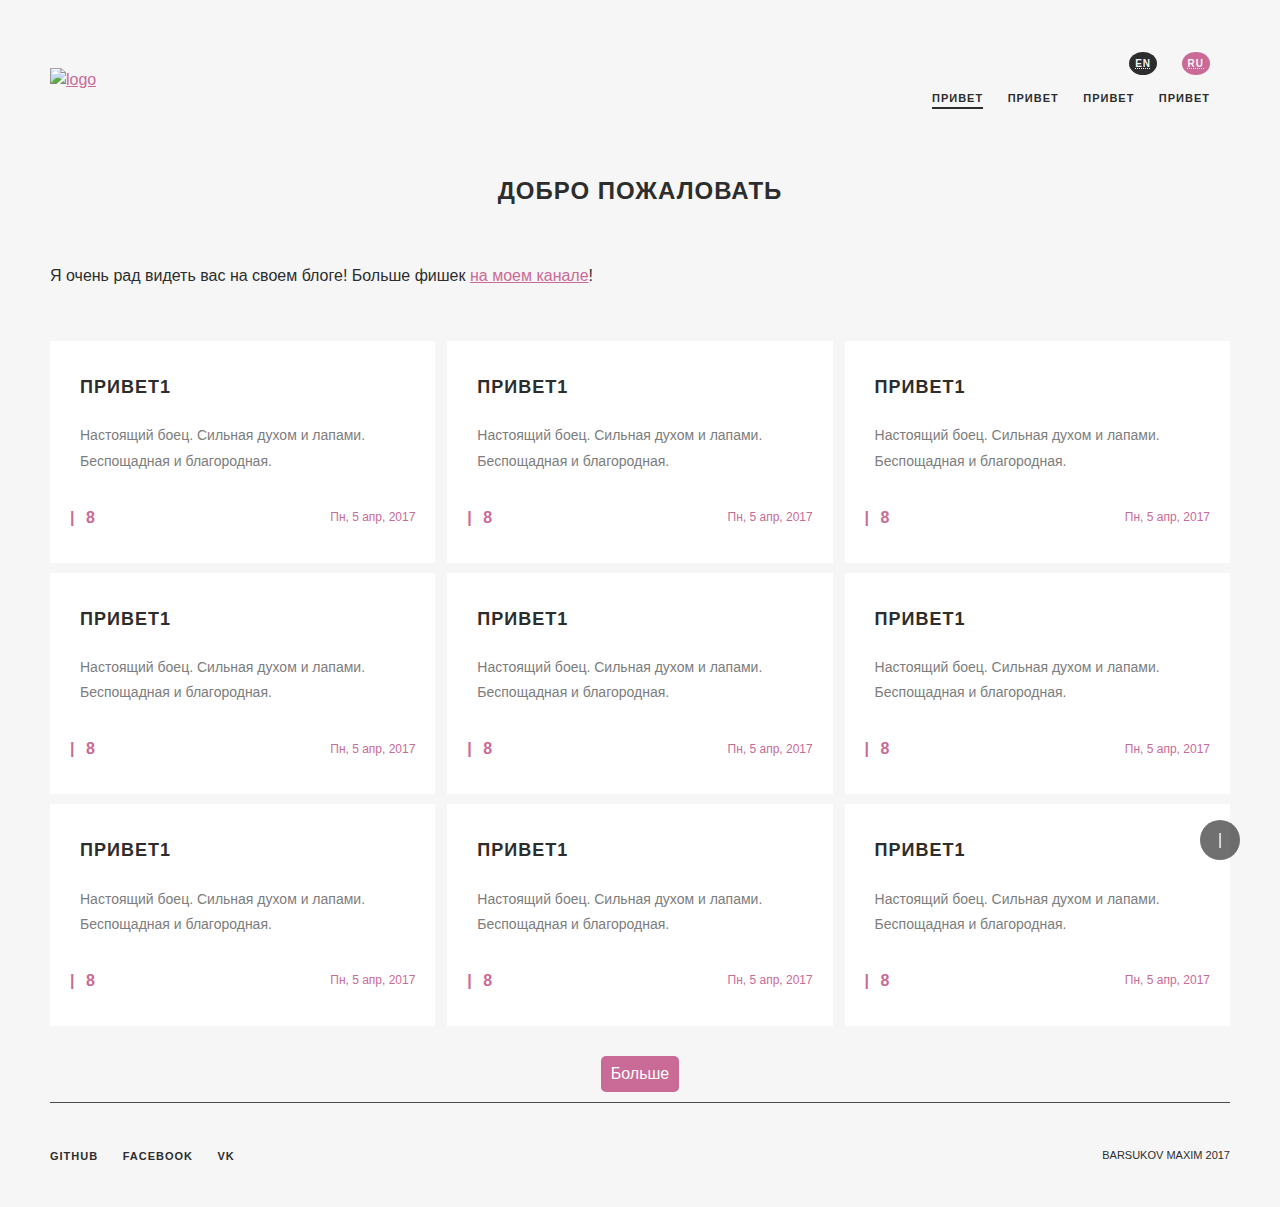
==== index.html @ c1f9c66d "основа главное страницы" ====
<!DOCTYPE html>
<html lang="ru">
  <head>
    <meta charset="utf-8">
    <title></title>
    <link rel="stylesheet" href="css/normalize.css">
    <link rel="stylesheet" href="css/style.css">
  </head>
  <body>
    <div class="container">
      <header>
        <a href="#">
        <img src="" alt="logo" width="110" height="36"></a>
          <div>
            <nav id="languange">
              <ul>
                <li><a href="index.html?language=en" hreflang="English"><abbr title="English" lang="en">en</abbr></a></li>
                <li class="active"><a href="index.html" hreflang="English"><abbr title="Russian" lang="ru">ru</abbr></a></li>
              </ul>
            </nav>
            <nav role="navigation">
              <ul>
                <li><a href="#" class="active">привет</a></li>
                <li><a href="#">привет</a></li>
                <li><a href="#">привет</a></li>
                <li><a href="#">привет</a></li>
              </ul>
            </nav>
          </div>

      </header>
      <main role="main">
        <h1>Добро пожаловать</h1>
        <p>Я очень рад видеть вас на своем блоге!
        Больше фишек <a href="https://www.youtube.com/channel/UCSsg9NLCse2XQCIRgfmJu3Q" target="_blank">на моем канале</a>!</p>
        <div class="article-holder">
          <article>
            <a href="#"><img src="" alt="">
            <div class="details">
              <h2>привет1</h2>
              <p>Настоящий боец. Сильная духом и лапами. Беспощадная и благородная.</p>
            </div>
            <div class="secondary">
              <span class="views">8</span>
              <span class="date">Пн, 5 апр, 2017</span>
            </div>
            </a>
          </article>
          <article>
            <a href="#"><img src="" alt="">
            <div class="details">
              <h2>привет1</h2>
              <p>Настоящий боец. Сильная духом и лапами. Беспощадная и благородная.</p>
            </div>
            <div class="secondary">
              <span class="views">8</span>
              <span class="date">Пн, 5 апр, 2017</span>
            </div>
            </a>
          </article>
          <article>
            <a href="#"><img src="" alt="">
            <div class="details">
              <h2>привет1</h2>
              <p>Настоящий боец. Сильная духом и лапами. Беспощадная и благородная.</p>
            </div>
            <div class="secondary">
              <span class="views">8</span>
              <span class="date">Пн, 5 апр, 2017</span>
            </div>
            </a>
          </article>
          <article>
            <a href="#"><img src="" alt="">
            <div class="details">
              <h2>привет1</h2>
              <p>Настоящий боец. Сильная духом и лапами. Беспощадная и благородная.</p>
            </div>
            <div class="secondary">
              <span class="views">8</span>
              <span class="date">Пн, 5 апр, 2017</span>
            </div>
            </a>
          </article>
          <article>
            <a href="#"><img src="" alt="">
            <div class="details">
              <h2>привет1</h2>
              <p>Настоящий боец. Сильная духом и лапами. Беспощадная и благородная.</p>
            </div>
            <div class="secondary">
              <span class="views">8</span>
              <span class="date">Пн, 5 апр, 2017</span>
            </div>
            </a>
          </article>
          <article>
            <a href="#"><img src="" alt="">
            <div class="details">
              <h2>привет1</h2>
              <p>Настоящий боец. Сильная духом и лапами. Беспощадная и благородная.</p>
            </div>
            <div class="secondary">
              <span class="views">8</span>
              <span class="date">Пн, 5 апр, 2017</span>
            </div>
            </a>
          </article>
          <article>
            <a href="#"><img src="" alt="">
            <div class="details">
              <h2>привет1</h2>
              <p>Настоящий боец. Сильная духом и лапами. Беспощадная и благородная.</p>
            </div>
            <div class="secondary">
              <span class="views">8</span>
              <span class="date">Пн, 5 апр, 2017</span>
            </div>
            </a>
          </article>
          <article>
            <a href="#"><img src="" alt="">
            <div class="details">
              <h2>привет1</h2>
              <p>Настоящий боец. Сильная духом и лапами. Беспощадная и благородная.</p>
            </div>
            <div class="secondary">
              <span class="views">8</span>
              <span class="date">Пн, 5 апр, 2017</span>
            </div>
            </a>
          </article>
          <article>
            <a href="#"><img src="" alt="">
            <div class="details">
              <h2>привет1</h2>
              <p>Настоящий боец. Сильная духом и лапами. Беспощадная и благородная.</p>
            </div>
            <div class="secondary">
              <span class="views">8</span>
              <span class="date">Пн, 5 апр, 2017</span>
            </div>
            </a>
          </article>
        </div>
        <div class="more">
          Больше
        </div>
      </main>
      <footer>
        <ul>
          <li><a href="#">Github</a></li>
          <li><a href="#">Facebook</a></li>
          <li><a href="#">VK</a></li>
        </ul>
        <small>Barsukov Maxim 2017</small>
      </footer>
      <div class="scrolltop">

      </div>
    </div>
  </body>
</html>
---- css/style.css ----
html, body, div, span, object, iframe,
h1, h2, h3, h4, h5, h6, p, blockquote, pre,
abbr, address, cite, code,
del, dfn, em, img, ins, kbd, q, samp,
small, strong, sub, sup, var,
b, i,
dl, dt, dd, ol, ul, li,
fieldset, form, label, legend,
table, caption, tbody, tfoot, thead, tr, th, td,
article, aside, canvas, details, figcaption, figure,
footer, header, menu, nav, section, summary,
time, mark, audio, video {
  margin: 0;
  padding: 0;
  border: 0;
  outline: 0;
  font-size: 100%;
  background: transparent; }

body {
  line-height: 1; }

article, aside, details, figcaption, figure,
footer, header, menu, nav, section {
  display: block; }

nav ul {
  list-style: none; }

blockquote, q {
  quotes: none; }

blockquote:before, blockquote:after,
q:before, q:after {
  content: ''; }

a {
  margin: 0;
  padding: 0;
  font-size: 100%;
  vertical-align: baseline;
  background: transparent; }

body,
html {
  padding: 0;
  margin: 0;
  height: 100%; }

body {
  background-color: #f6f6f6;
  color: #2d2d2d;
  font-family: 'Arial', 'Helvetica';
  font-size: 16px;
  line-height: 1.5; }

h1 {
  font-size: 24px; }

h2 {
  font-size: 22px; }

h3 {
  font-size: 20px; }

h4, h5, h6 {
  font-size: 18px; }

a {
  color: #ca6a96; }

a:hover {
  color: #e889b4; }

header, footer, main {
  width: 100%; }

.container {
  width: 100%;
  height: 100%;
  margin: 0 auto;
  max-width: 1200px;
  padding: 0 10px;
  box-sizing: border-box;
  display: flex;
  flex-direction: column; }

header {
  padding: 50px 0 30px;
  display: flex;
  flex-grow: 0;
  flex-direction: row;
  justify-content: space-between;
  align-items: center; }
  header ul li {
    display: inline-block;
    margin: 0 20px 0 0;
    text-transform: uppercase;
    font-weight: 600;
    font-size: 11px;
    letter-spacing: 1px; }
  header ul a {
    color: #2d2d2d;
    text-decoration: none;
    display: inline-block;
    border-bottom: 2px solid transparent;
    transition: .2s; }
  header ul a:hover,
  header ul a.active {
    color: #2d2d2d;
    border-bottom: 2px solid #2d2d2d;
    transition: .2s; }
  header nav#languange {
    margin: 0 0 10px;
    display: flex;
    flex-direction: row-reverse; }
    header nav#languange ul li {
      background-color: #2d2d2d;
      color: #f6f6f6;
      padding: 4px 6px;
      border-radius: 50%;
      transition: .2s;
      font-size: 10px;
      text-decoration: none; }
      header nav#languange ul li:hover, header nav#languange ul li.active {
        background-color: #ca6a96;
        transition: .2s; }
      header nav#languange ul li a {
        color: #f6f6f6;
        border-bottom: none;
        cursor: pointer; }

.menu {
  display: flex;
  flex-direction: row-reverse; }

main {
  flex-grow: 1;
  line-height: 1.8; }
  main h1, main h2, main h3, main h4 {
    text-transform: uppercase;
    letter-spacing: 1px;
    color: #2d2d2d;
    margin: 0 0 20px 0; }
  main h1 {
    text-align: center;
    margin: 30px 0 50px; }
  main .article-holder {
    display: flex;
    flex-flow: row wrap;
    justify-content: space-between;
    padding: 10px 0;
    margin: 30px 0 0 0; }
    main .article-holder article {
      background-color: #fff;
      margin: 10px 0 0 0;
      flex-basis: calc(33% - 4px); }
      main .article-holder article a {
        text-decoration: none;
        display: flex;
        flex-direction: column;
        height: 100%; }
      main .article-holder article .details {
        padding: 30px;
        box-sizing: border-box;
        font-size: 14px;
        color: #7d7d7d;
        flex-grow: 1; }
      main .article-holder article h2 {
        font-weight: 400px;
        font-size: 18px;
        color: #2d2d2d; }
      main .article-holder article img {
        width: 100%;
        height: auto;
        opacity: 1s;
        transition: .3s; }
      main .article-holder article:hover img {
        opacity: .75;
        transition: .3s; }
      main .article-holder article .secondary {
        display: flex;
        flex-direction: row;
        align-items: center;
        justify-content: space-between;
        padding: 0 20px 30px;
        box-sizing: border-box;
        font-size: 12px; }
        main .article-holder article .secondary .views {
          font-size: 16px;
          font-weight: 600;
          display: block;
          position: relative;
          padding: 0 0 0 16px; }
          main .article-holder article .secondary .views:after {
            display: block;
            position: absolute;
            content: '|';
            top: 0;
            left: 0; }
  main .more {
    margin: 20px auto 10px;
    background-color: #ca6a96;
    color: #fff;
    border-radius: 5px;
    padding: 4px 10px;
    transition: .2s;
    cursor: pointer;
    display: table; }
    main .more:hover {
      background-color: #e889b4;
      transition: .2s; }

footer {
  flex-grow: 0;
  display: flex;
  align-items: center;
  justify-content: space-between;
  padding: 40px 0;
  border-top: 1px solid #4d4d4d; }
  footer ul li {
    display: inline-block;
    margin: 0 20px 0 0;
    text-transform: uppercase;
    font-weight: 600;
    font-size: 11px;
    letter-spacing: 1px; }
  footer ul a {
    color: #2d2d2d;
    text-decoration: none;
    display: inline-block;
    border-bottom: 2px solid transparent;
    transition: .2s; }
    footer ul a:hover, footer ul a.active {
      color: #2d2d2d;
      border-bottom: 2px solid #2d2d2d;
      transition: .2s; }
  footer small {
    font-size: 11px;
    text-align: center;
    text-transform: uppercase; }

.scrolltop {
  position: fixed;
  bottom: 40px;
  right: 40px;
  width: 40px;
  height: 40px;
  border-radius: 50%;
  background-color: rgba(0, 0, 0, 0.75);
  opacity: .75;
  cursor: pointer;
  transition: .3s; }
  .scrolltop:hover {
    opacity: 1;
    transition: .3s; }
  .scrolltop:after {
    content: "|";
    width: 100%;
    text-align: center;
    line-height: 40px;
    position: absolute;
    top: 0;
    left: 0;
    color: #ffffff; }

/*# sourceMappingURL=style.css.map */
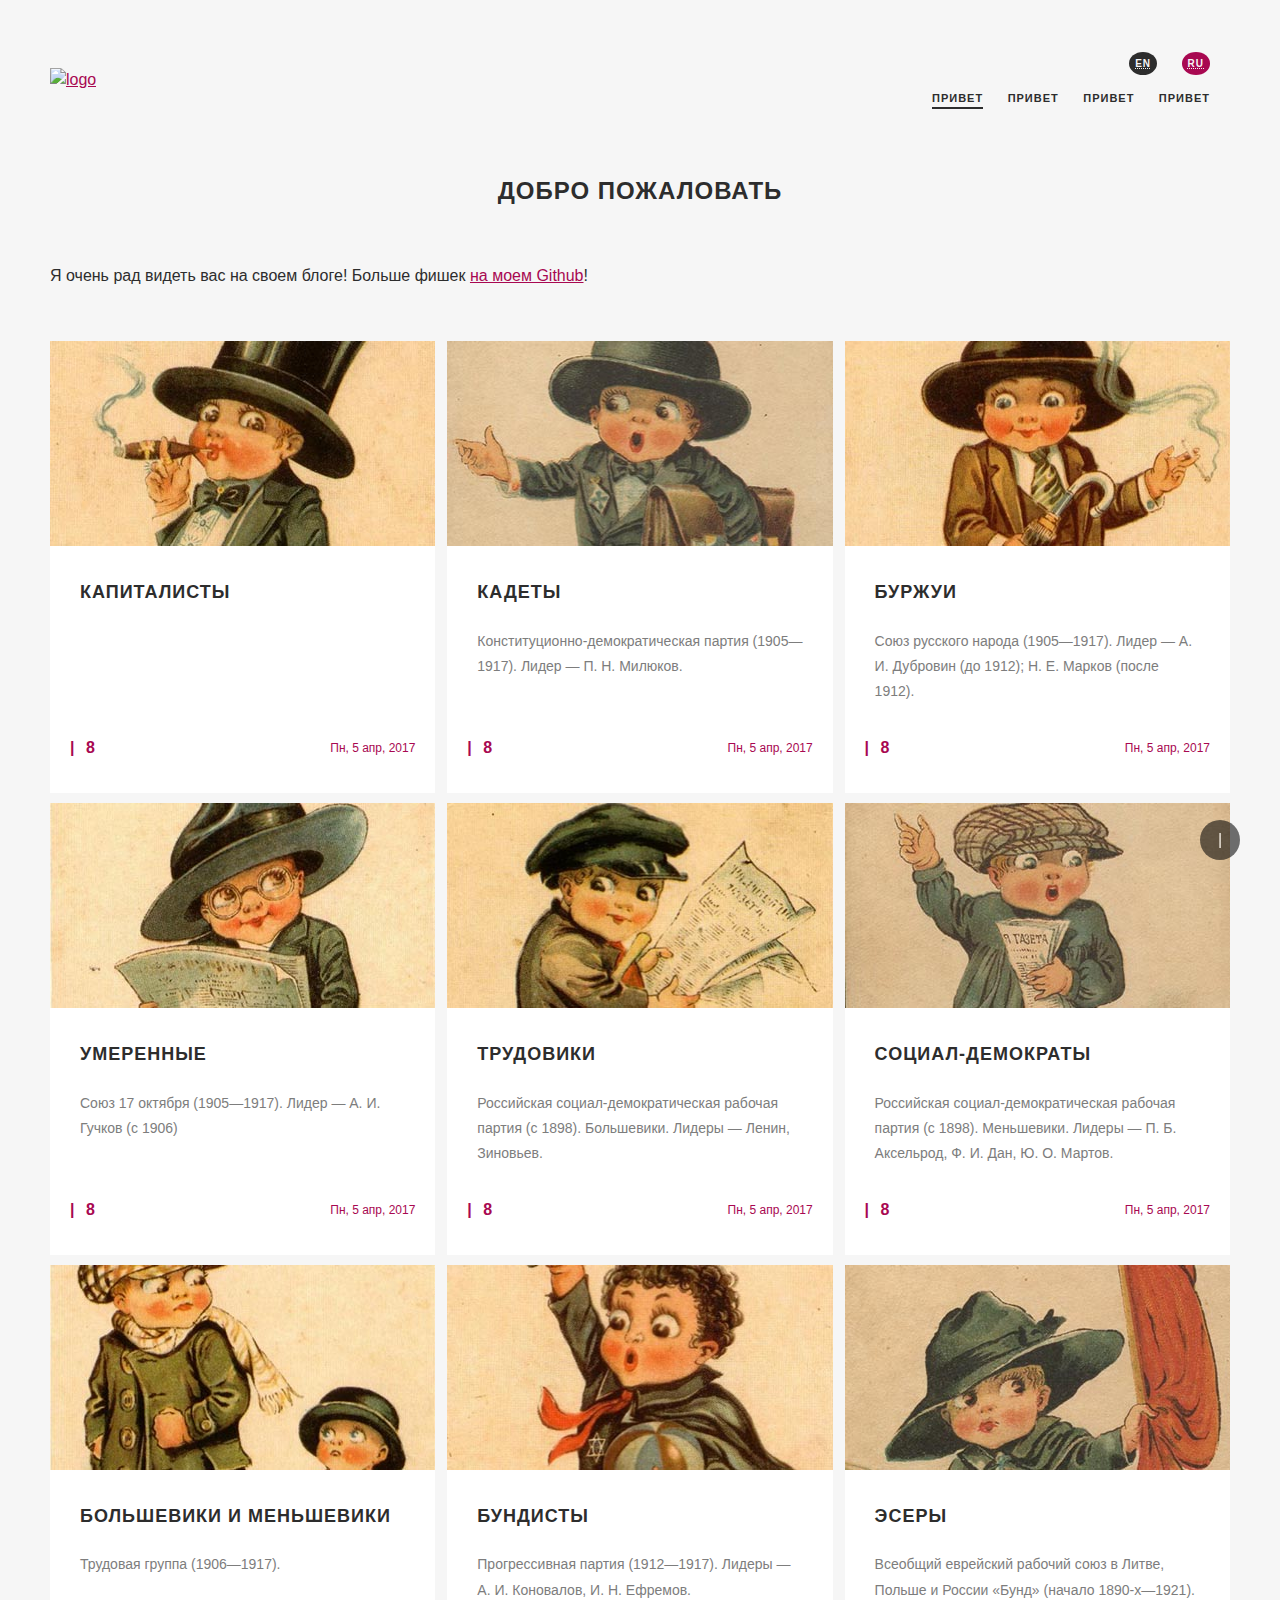
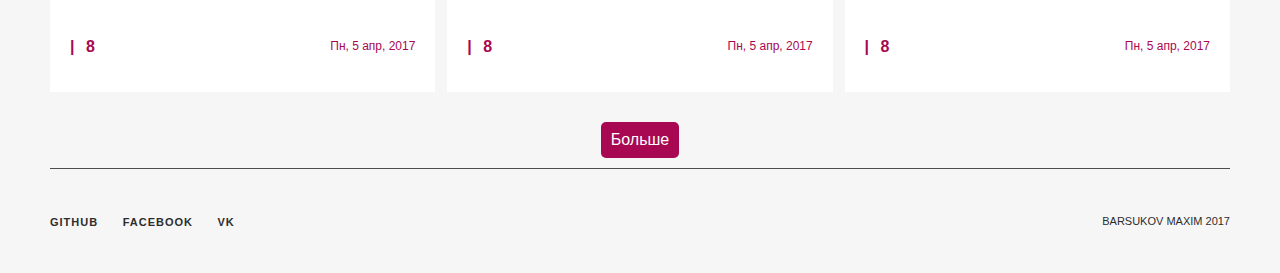
==== commit c8b5000c: "добавил картинки для превью-статей" ====
--- a/index.html
+++ b/index.html
@@ -32,13 +32,13 @@
       <main role="main">
         <h1>Добро пожаловать</h1>
         <p>Я очень рад видеть вас на своем блоге!
-        Больше фишек <a href="https://www.youtube.com/channel/UCSsg9NLCse2XQCIRgfmJu3Q" target="_blank">на моем канале</a>!</p>
+        Больше фишек <a href="https://github.com/barmax" target="_blank">на моем Github</a>!</p>
         <div class="article-holder">
           <article>
-            <a href="#"><img src="" alt="">
+            <a href="#"><img src="img/slide/capital-slide.jpg" alt="капиталисты" width="385" height="205">
             <div class="details">
-              <h2>привет1</h2>
-              <p>Настоящий боец. Сильная духом и лапами. Беспощадная и благородная.</p>
+              <h2>Капиталисты</h2>
+              <p></p>
             </div>
             <div class="secondary">
               <span class="views">8</span>
@@ -47,10 +47,10 @@
             </a>
           </article>
           <article>
-            <a href="#"><img src="" alt="">
+            <a href="#"><img src="img/slide/kadet-slide.jpg" alt="кадеты" width="385" height="205">
             <div class="details">
-              <h2>привет1</h2>
-              <p>Настоящий боец. Сильная духом и лапами. Беспощадная и благородная.</p>
+              <h2>Кадеты</h2>
+              <p>Конституционно-демократическая партия (1905—1917). Лидер — П. Н. Милюков.</p>
             </div>
             <div class="secondary">
               <span class="views">8</span>
@@ -59,10 +59,10 @@
             </a>
           </article>
           <article>
-            <a href="#"><img src="" alt="">
+            <a href="#"><img src="img/slide/richman-slide.jpg" alt="буржуи" width="385" height="205">
             <div class="details">
-              <h2>привет1</h2>
-              <p>Настоящий боец. Сильная духом и лапами. Беспощадная и благородная.</p>
+              <h2>Буржуи</h2>
+              <p>Союз русского народа (1905—1917). Лидер — А. И. Дубровин (до 1912); Н. Е. Марков (после 1912).</p>
             </div>
             <div class="secondary">
               <span class="views">8</span>
@@ -71,10 +71,10 @@
             </a>
           </article>
           <article>
-            <a href="#"><img src="" alt="">
+            <a href="#"><img src="img/slide/center-slide.jpg" alt="умеренные" width="385" height="205">
             <div class="details">
-              <h2>привет1</h2>
-              <p>Настоящий боец. Сильная духом и лапами. Беспощадная и благородная.</p>
+              <h2>Умеренные</h2>
+              <p>Союз 17 октября (1905—1917). Лидер — А. И. Гучков (с 1906)</p>
             </div>
             <div class="secondary">
               <span class="views">8</span>
@@ -83,10 +83,11 @@
             </a>
           </article>
           <article>
-            <a href="#"><img src="" alt="">
+            <a href="#"><img src="img/slide/trud-slide.jpg" alt="трудовики" width="385" height="205">
             <div class="details">
-              <h2>привет1</h2>
-              <p>Настоящий боец. Сильная духом и лапами. Беспощадная и благородная.</p>
+              <h2>Трудовики</h2>
+              <p>Российская социал-демократическая рабочая партия (с 1898).
+                  Большевики. Лидеры — Ленин, Зиновьев.</p>
             </div>
             <div class="secondary">
               <span class="views">8</span>
@@ -95,10 +96,11 @@
             </a>
           </article>
           <article>
-            <a href="#"><img src="" alt="">
+            <a href="#"><img src="img/slide/socdem-slide.jpg" alt="социал-демократы" width="385" height="205">
             <div class="details">
-              <h2>привет1</h2>
-              <p>Настоящий боец. Сильная духом и лапами. Беспощадная и благородная.</p>
+              <h2>Социал-демократы</h2>
+              <p>Российская социал-демократическая рабочая партия (с 1898).
+                Меньшевики. Лидеры — П. Б. Аксельрод, Ф. И. Дан, Ю. О. Мартов.</p>
             </div>
             <div class="secondary">
               <span class="views">8</span>
@@ -107,10 +109,10 @@
             </a>
           </article>
           <article>
-            <a href="#"><img src="" alt="">
+            <a href="#"><img src="img/slide/bolmen-slide.jpg" alt="большевики и меньшевики" width="385" height="205">
             <div class="details">
-              <h2>привет1</h2>
-              <p>Настоящий боец. Сильная духом и лапами. Беспощадная и благородная.</p>
+              <h2>Большевики и меньшевики</h2>
+              <p>Трудовая группа (1906—1917).</p>
             </div>
             <div class="secondary">
               <span class="views">8</span>
@@ -119,10 +121,10 @@
             </a>
           </article>
           <article>
-            <a href="#"><img src="" alt="">
+            <a href="#"><img src="img/slide/bund-slide.jpg" alt="бундисты" width="385" height="205">
             <div class="details">
-              <h2>привет1</h2>
-              <p>Настоящий боец. Сильная духом и лапами. Беспощадная и благородная.</p>
+              <h2>Бундисты</h2>
+              <p>Прогрессивная партия (1912—1917). Лидеры — А. И. Коновалов, И. Н. Ефремов.</p>
             </div>
             <div class="secondary">
               <span class="views">8</span>
@@ -131,10 +133,10 @@
             </a>
           </article>
           <article>
-            <a href="#"><img src="" alt="">
+            <a href="#"><img src="img/slide/sr-slide.jpg" alt="эсеры" width="385" height="205">
             <div class="details">
-              <h2>привет1</h2>
-              <p>Настоящий боец. Сильная духом и лапами. Беспощадная и благородная.</p>
+              <h2>Эсеры</h2>
+              <p>Всеобщий еврейский рабочий союз в Литве, Польше и России «Бунд» (начало 1890-х—1921).</p>
             </div>
             <div class="secondary">
               <span class="views">8</span>
@@ -149,7 +151,7 @@
       </main>
       <footer>
         <ul>
-          <li><a href="#">Github</a></li>
+          <li><a href="https://barmax.github.io/">Github</a></li>
           <li><a href="#">Facebook</a></li>
           <li><a href="#">VK</a></li>
         </ul>
--- a/css/style.css
+++ b/css/style.css
@@ -67,7 +67,7 @@
   font-size: 18px; }
 
 a {
-  color: #ca6a96; }
+  color: #a80851; }
 
 a:hover {
   color: #e889b4; }
@@ -123,7 +123,7 @@
       font-size: 10px;
       text-decoration: none; }
       header nav#languange ul li:hover, header nav#languange ul li.active {
-        background-color: #ca6a96;
+        background-color: #a80851;
         transition: .2s; }
       header nav#languange ul li a {
         color: #f6f6f6;
@@ -200,7 +200,7 @@
             left: 0; }
   main .more {
     margin: 20px auto 10px;
-    background-color: #ca6a96;
+    background-color: #a80851;
     color: #fff;
     border-radius: 5px;
     padding: 4px 10px;
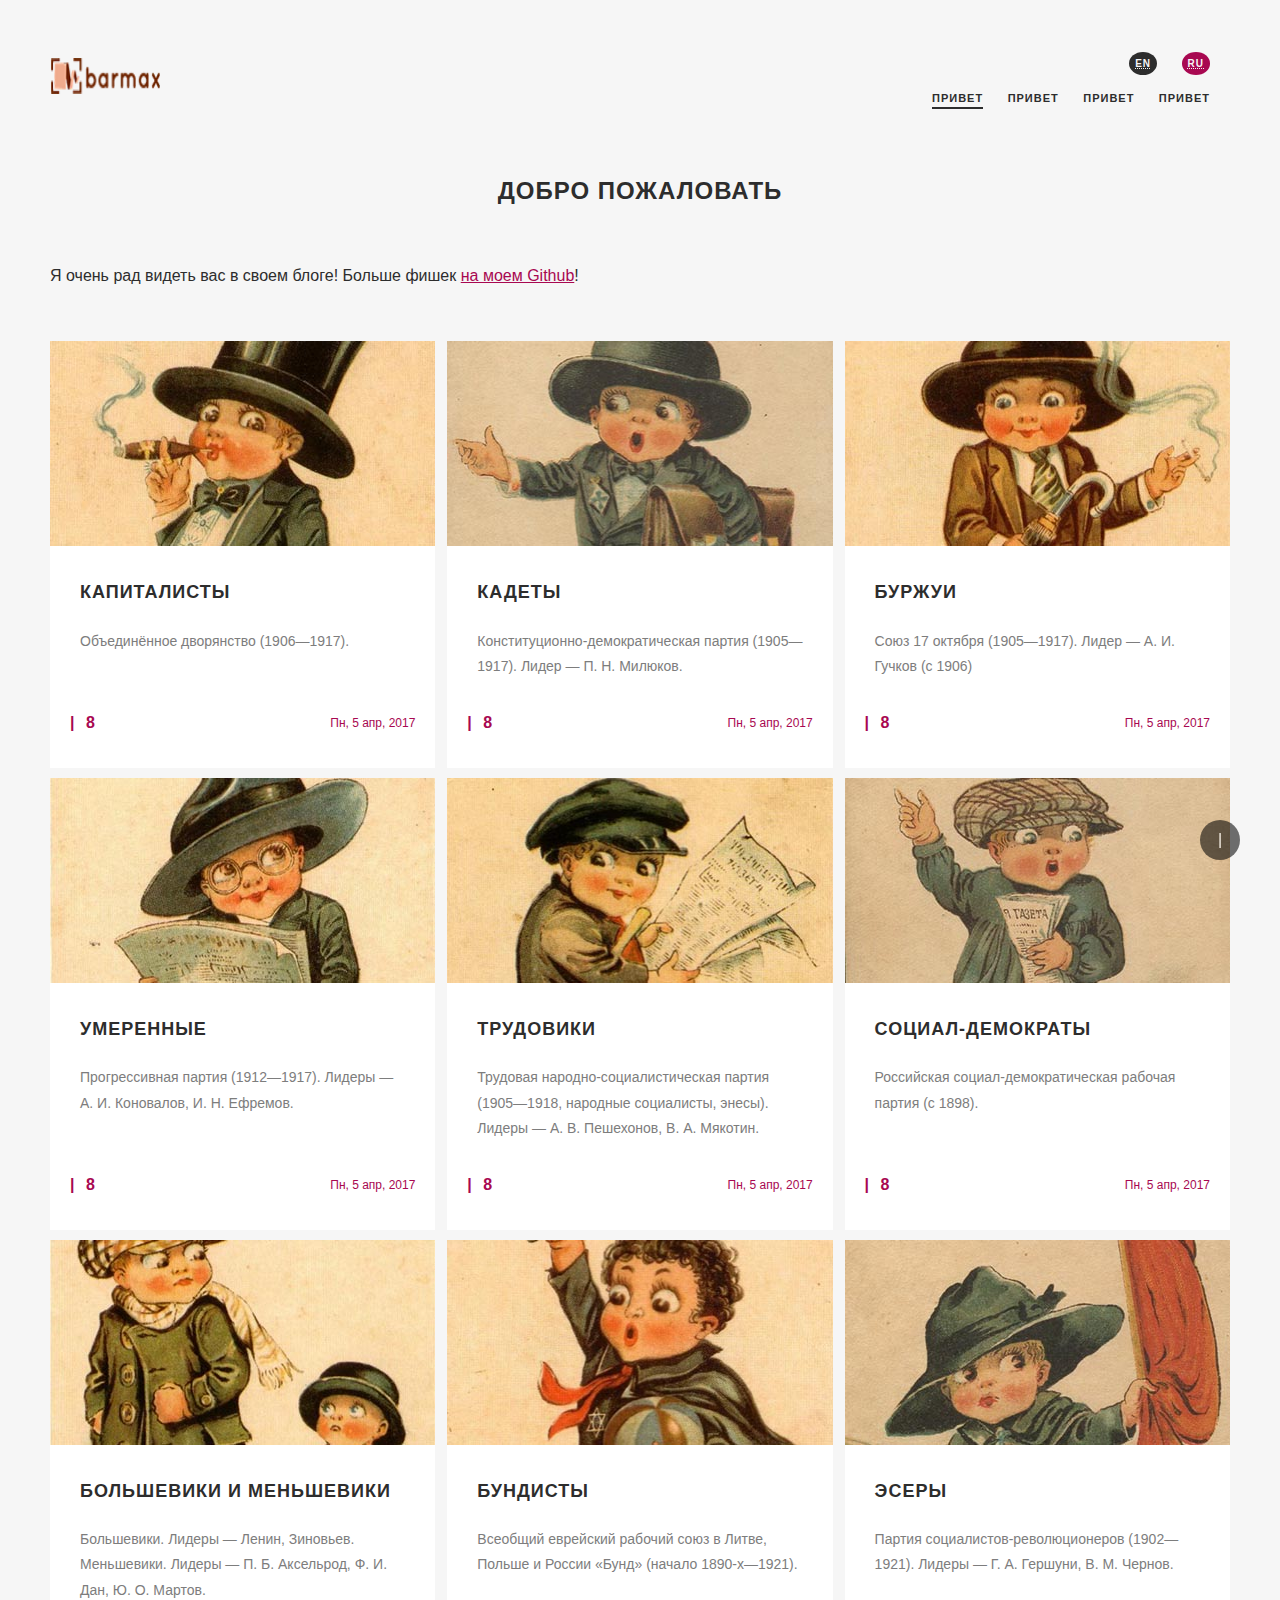
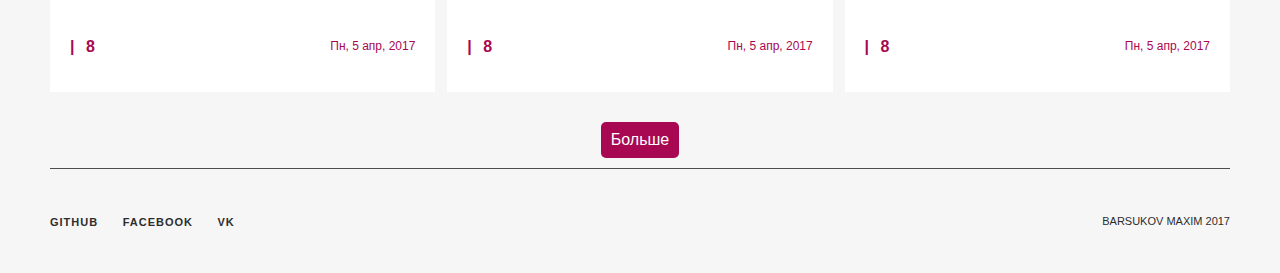
==== commit 9a4afb56: "слайдер и лого" ====
--- a/index.html
+++ b/index.html
@@ -10,7 +10,7 @@
     <div class="container">
       <header>
         <a href="#">
-        <img src="" alt="logo" width="110" height="36"></a>
+        <img src="img/barmax-logo.png" alt="logo" width="110" height="36"></a>
           <div>
             <nav id="languange">
               <ul>
@@ -31,14 +31,14 @@
       </header>
       <main role="main">
         <h1>Добро пожаловать</h1>
-        <p>Я очень рад видеть вас на своем блоге!
+        <p>Я очень рад видеть вас в своем блоге!
         Больше фишек <a href="https://github.com/barmax" target="_blank">на моем Github</a>!</p>
         <div class="article-holder">
           <article>
             <a href="#"><img src="img/slide/capital-slide.jpg" alt="капиталисты" width="385" height="205">
             <div class="details">
               <h2>Капиталисты</h2>
-              <p></p>
+              <p>Объединённое дворянство (1906—1917). </p>
             </div>
             <div class="secondary">
               <span class="views">8</span>
@@ -62,7 +62,7 @@
             <a href="#"><img src="img/slide/richman-slide.jpg" alt="буржуи" width="385" height="205">
             <div class="details">
               <h2>Буржуи</h2>
-              <p>Союз русского народа (1905—1917). Лидер — А. И. Дубровин (до 1912); Н. Е. Марков (после 1912).</p>
+              <p>Союз 17 октября (1905—1917). Лидер — А. И. Гучков (с 1906)</p>
             </div>
             <div class="secondary">
               <span class="views">8</span>
@@ -74,7 +74,7 @@
             <a href="#"><img src="img/slide/center-slide.jpg" alt="умеренные" width="385" height="205">
             <div class="details">
               <h2>Умеренные</h2>
-              <p>Союз 17 октября (1905—1917). Лидер — А. И. Гучков (с 1906)</p>
+              <p>Прогрессивная партия (1912—1917). Лидеры — А. И. Коновалов, И. Н. Ефремов.</p>
             </div>
             <div class="secondary">
               <span class="views">8</span>
@@ -86,8 +86,7 @@
             <a href="#"><img src="img/slide/trud-slide.jpg" alt="трудовики" width="385" height="205">
             <div class="details">
               <h2>Трудовики</h2>
-              <p>Российская социал-демократическая рабочая партия (с 1898).
-                  Большевики. Лидеры — Ленин, Зиновьев.</p>
+              <p>Трудовая народно-социалистическая партия (1905—1918, народные социалисты, энесы). Лидеры — А. В. Пешехонов, В. А. Мякотин.</p>
             </div>
             <div class="secondary">
               <span class="views">8</span>
@@ -100,7 +99,7 @@
             <div class="details">
               <h2>Социал-демократы</h2>
               <p>Российская социал-демократическая рабочая партия (с 1898).
-                Меньшевики. Лидеры — П. Б. Аксельрод, Ф. И. Дан, Ю. О. Мартов.</p>
+              </p>
             </div>
             <div class="secondary">
               <span class="views">8</span>
@@ -112,7 +111,8 @@
             <a href="#"><img src="img/slide/bolmen-slide.jpg" alt="большевики и меньшевики" width="385" height="205">
             <div class="details">
               <h2>Большевики и меньшевики</h2>
-              <p>Трудовая группа (1906—1917).</p>
+              <p>Большевики. Лидеры — Ленин, Зиновьев.
+              Меньшевики. Лидеры — П. Б. Аксельрод, Ф. И. Дан, Ю. О. Мартов.</p>
             </div>
             <div class="secondary">
               <span class="views">8</span>
@@ -124,7 +124,7 @@
             <a href="#"><img src="img/slide/bund-slide.jpg" alt="бундисты" width="385" height="205">
             <div class="details">
               <h2>Бундисты</h2>
-              <p>Прогрессивная партия (1912—1917). Лидеры — А. И. Коновалов, И. Н. Ефремов.</p>
+              <p>Всеобщий еврейский рабочий союз в Литве, Польше и России «Бунд» (начало 1890-х—1921).</p>
             </div>
             <div class="secondary">
               <span class="views">8</span>
@@ -136,7 +136,7 @@
             <a href="#"><img src="img/slide/sr-slide.jpg" alt="эсеры" width="385" height="205">
             <div class="details">
               <h2>Эсеры</h2>
-              <p>Всеобщий еврейский рабочий союз в Литве, Польше и России «Бунд» (начало 1890-х—1921).</p>
+              <p>Партия социалистов-революционеров (1902—1921). Лидеры — Г. А. Гершуни, В. М. Чернов.</p>
             </div>
             <div class="secondary">
               <span class="views">8</span>
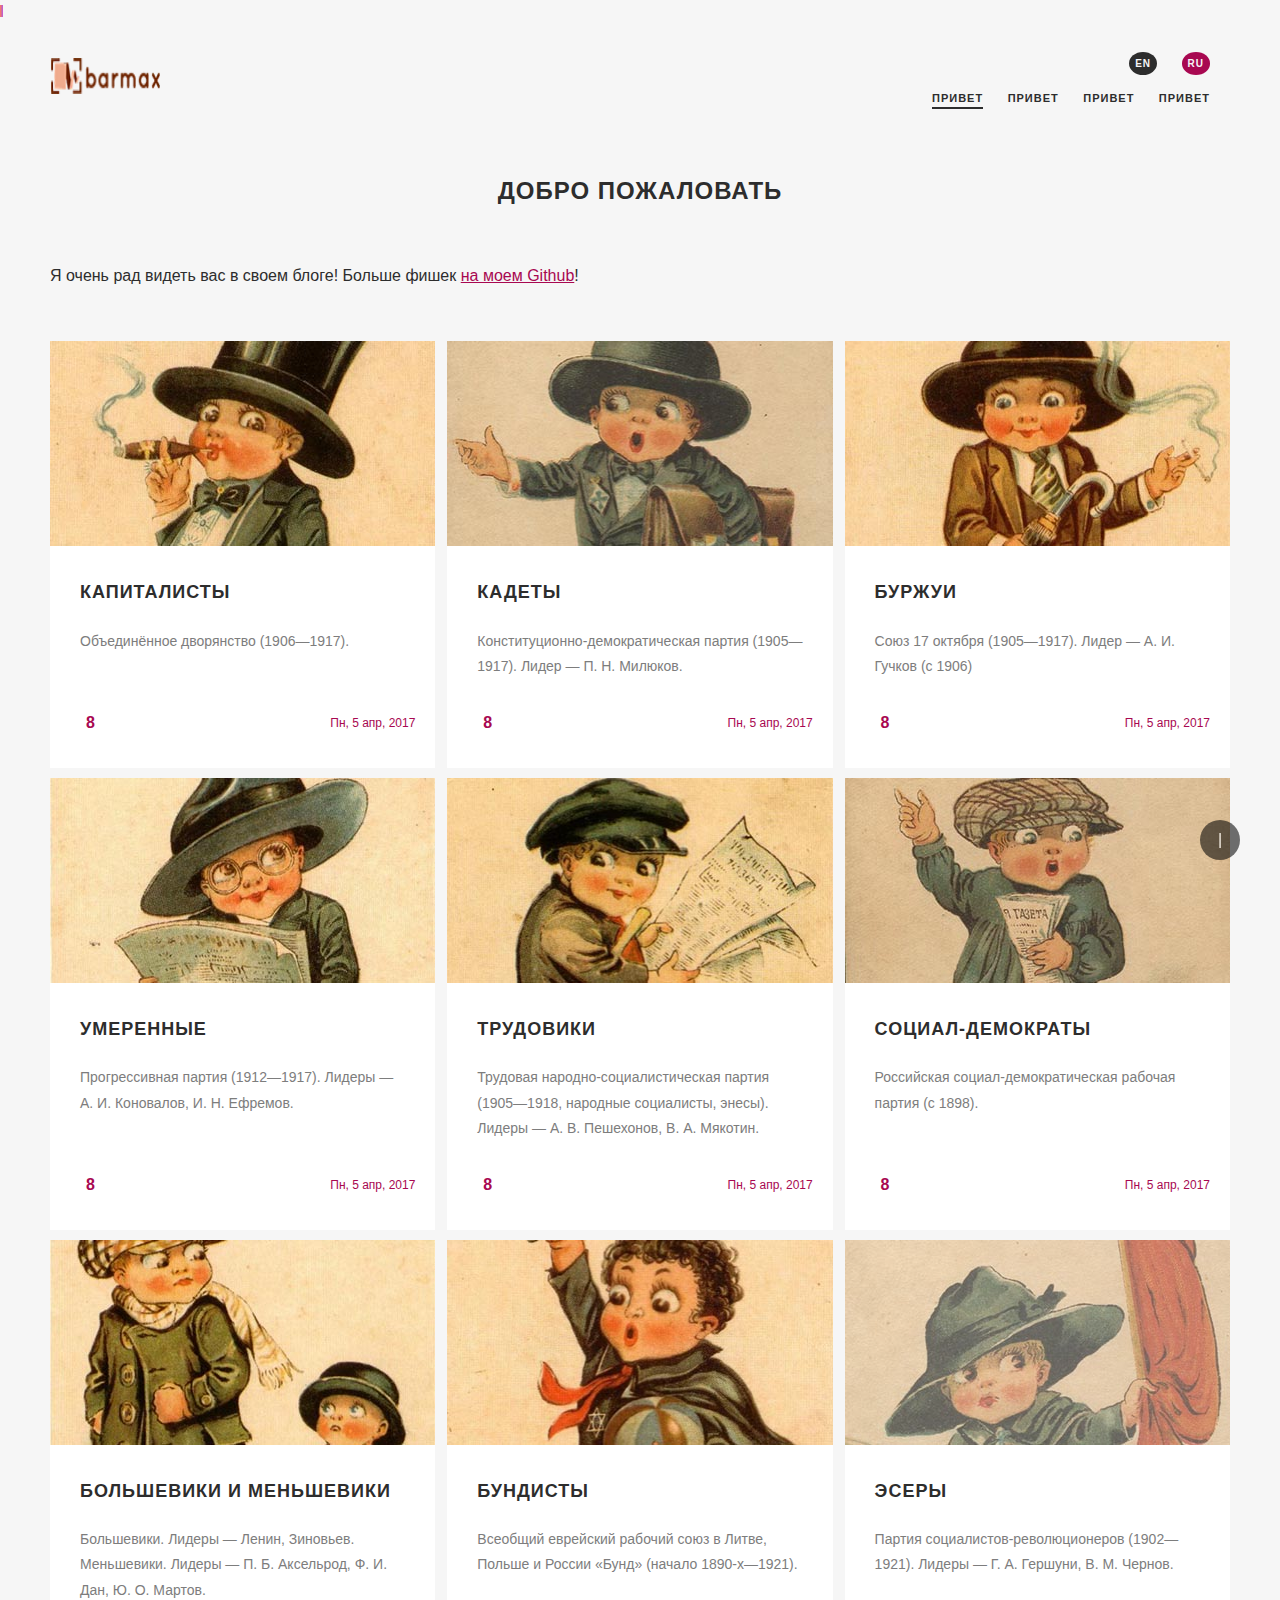
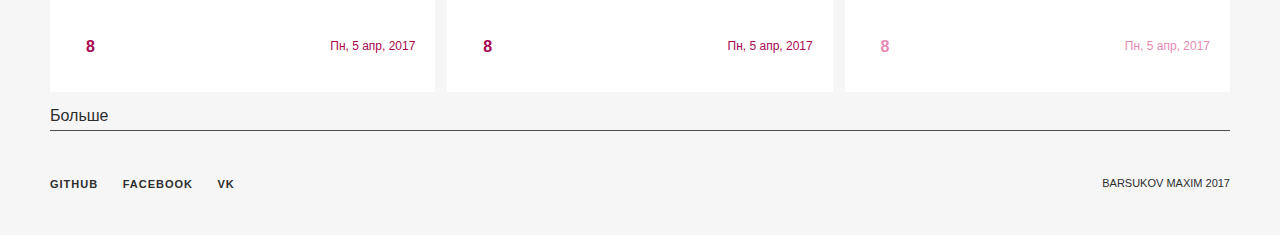
==== commit a4a3e9c8: "добавлено страница поста, 404, адаптивность" ====
--- a/index.html
+++ b/index.html
@@ -27,7 +27,6 @@
               </ul>
             </nav>
           </div>
-
       </header>
       <main role="main">
         <h1>Добро пожаловать</h1>
--- a/css/style.css
+++ b/css/style.css
@@ -129,6 +129,8 @@
         color: #f6f6f6;
         border-bottom: none;
         cursor: pointer; }
+      header nav#languange ul li abbr {
+        text-decoration: none; }
 
 .menu {
   display: flex;
@@ -186,19 +188,20 @@
         padding: 0 20px 30px;
         box-sizing: border-box;
         font-size: 12px; }
-        main .article-holder article .secondary .views {
-          font-size: 16px;
-          font-weight: 600;
+        main .article-holder article .secondary:after {
           display: block;
-          position: relative;
-          padding: 0 0 0 16px; }
-          main .article-holder article .secondary .views:after {
-            display: block;
-            position: absolute;
-            content: '|';
-            top: 0;
-            left: 0; }
-  main .more {
+          position: absolute;
+          content: '|';
+          top: 0;
+          left: 0; }
+
+.views {
+  font-size: 16px;
+  font-weight: 600;
+  display: block;
+  position: relative;
+  padding: 0 0 0 16px; }
+  .views .more {
     margin: 20px auto 10px;
     background-color: #a80851;
     color: #fff;
@@ -207,7 +210,7 @@
     transition: .2s;
     cursor: pointer;
     display: table; }
-    main .more:hover {
+    .views .more:hover {
       background-color: #e889b4;
       transition: .2s; }
 
@@ -264,4 +267,150 @@
     left: 0;
     color: #ffffff; }
 
+.wrapper {
+  display: flex;
+  flex-flow: row wrap;
+  height: 100%;
+  width: 100%;
+  margin: 40px 0 0 0; }
+  .wrapper .details {
+    padding: 10px; }
+  .wrapper article {
+    display: flex;
+    flex-wrap: wrap;
+    background: #fff;
+    margin: 0 20px 20px 0;
+    width: 70%;
+    max-width: calc(100%-320px);
+    flex-grow: 1; }
+    .wrapper article h1 {
+      margin: 30px 0; }
+    .wrapper article .details {
+      padding: 20px; }
+      .wrapper article .details .secondary {
+        display: flex;
+        flex-direction: row;
+        justify-content: space-between;
+        font-size: 14px;
+        color: #999; }
+      .wrapper article .details img {
+        margin: 0 0 20px;
+        width: 60%;
+        height: auto; }
+  .wrapper aside {
+    display: flex;
+    flex-direction: column;
+    width: 30%;
+    max-width: 300px; }
+    .wrapper aside a {
+      text-decoration: none;
+      display: block;
+      background-color: #fff;
+      margin: 0 0 20px; }
+    .wrapper aside .tags {
+      display: flex;
+      flex-flow: row wrap;
+      background-color: #fff;
+      padding: 20px;
+      margin: 0 0 20px; }
+      .wrapper aside .tags a {
+        background-color: #a80851;
+        color: #fff;
+        border-radius: 5px;
+        padding: 4px 10px;
+        margin: 0 10px 10px 0;
+        transition: .2s; }
+        .wrapper aside .tags a:hover {
+          background-color: #e889b4;
+          transition: .2s; }
+    .wrapper aside p {
+      font-size: 14px;
+      line-height: 1.4;
+      color: #666; }
+    .wrapper aside h2 {
+      text-transform: none;
+      font-size: 18px;
+      line-height: 1.3;
+      margin: 0 0 12px; }
+    .wrapper aside img {
+      width: 100%;
+      height: auto; }
+
+.notfound {
+  text-align: center;
+  font-size: 32px;
+  margin: 30px 0; }
+  .notfound p {
+    margin: 0 0 20px; }
+  .notfound .small {
+    font-size: 22px; }
+  .notfound h1 {
+    font-size: 46px; }
+  .notfound .sad {
+    position: relative;
+    min-height: 120px; }
+    .notfound .sad:after {
+      position: absolute;
+      content: ':(';
+      color: #999;
+      font-size: 120px;
+      line-height: 1;
+      width: 100%;
+      top: 0;
+      left: 0; }
+
+@media (max-width: 800px) {
+  header {
+    display: block;
+    padding: 10px 0 0; }
+    header nav ul {
+      display: flex;
+      flex-direction: column; }
+    header nav#languange {
+      margin: 20px 0 10px;
+      flex-direction: row; }
+    header ul li {
+      margin: 0 20px 20px 0; }
+
+  main h1 {
+    margin: 20px 0 30px; }
+
+  .article-holder {
+    margin: 20px 0 0; }
+    .article-holder article {
+      flex-basis: calc(50%-5px); }
+
+  .scrolltop {
+    bottom: 20px;
+    right: 20px; }
+
+  .wrapper article {
+    display: block;
+    margin: 0 0 20px 0; }
+
+  .wrapper {
+    flex-direction: column; }
+    .wrapper article {
+      display: block;
+      margin: 0 0 20px; }
+    .wrapper aside, .wrapper article {
+      max-width: 100%;
+      width: 100%; }
+    .wrapper aside img {
+      width: 50px;
+      border-radius: 50%;
+      margin-left: 10px; }
+    .wrapper aside a {
+      display: flex;
+      flex-direction: row;
+      align-items: center;
+      margin: 0 0 10px; } }
+@media (max-width: 600px) {
+  .article-holder article {
+    flex-basis: 100%; }
+
+  .scrolltop {
+    bottom: 10px;
+    right: 10px; } }
+
 /*# sourceMappingURL=style.css.map */
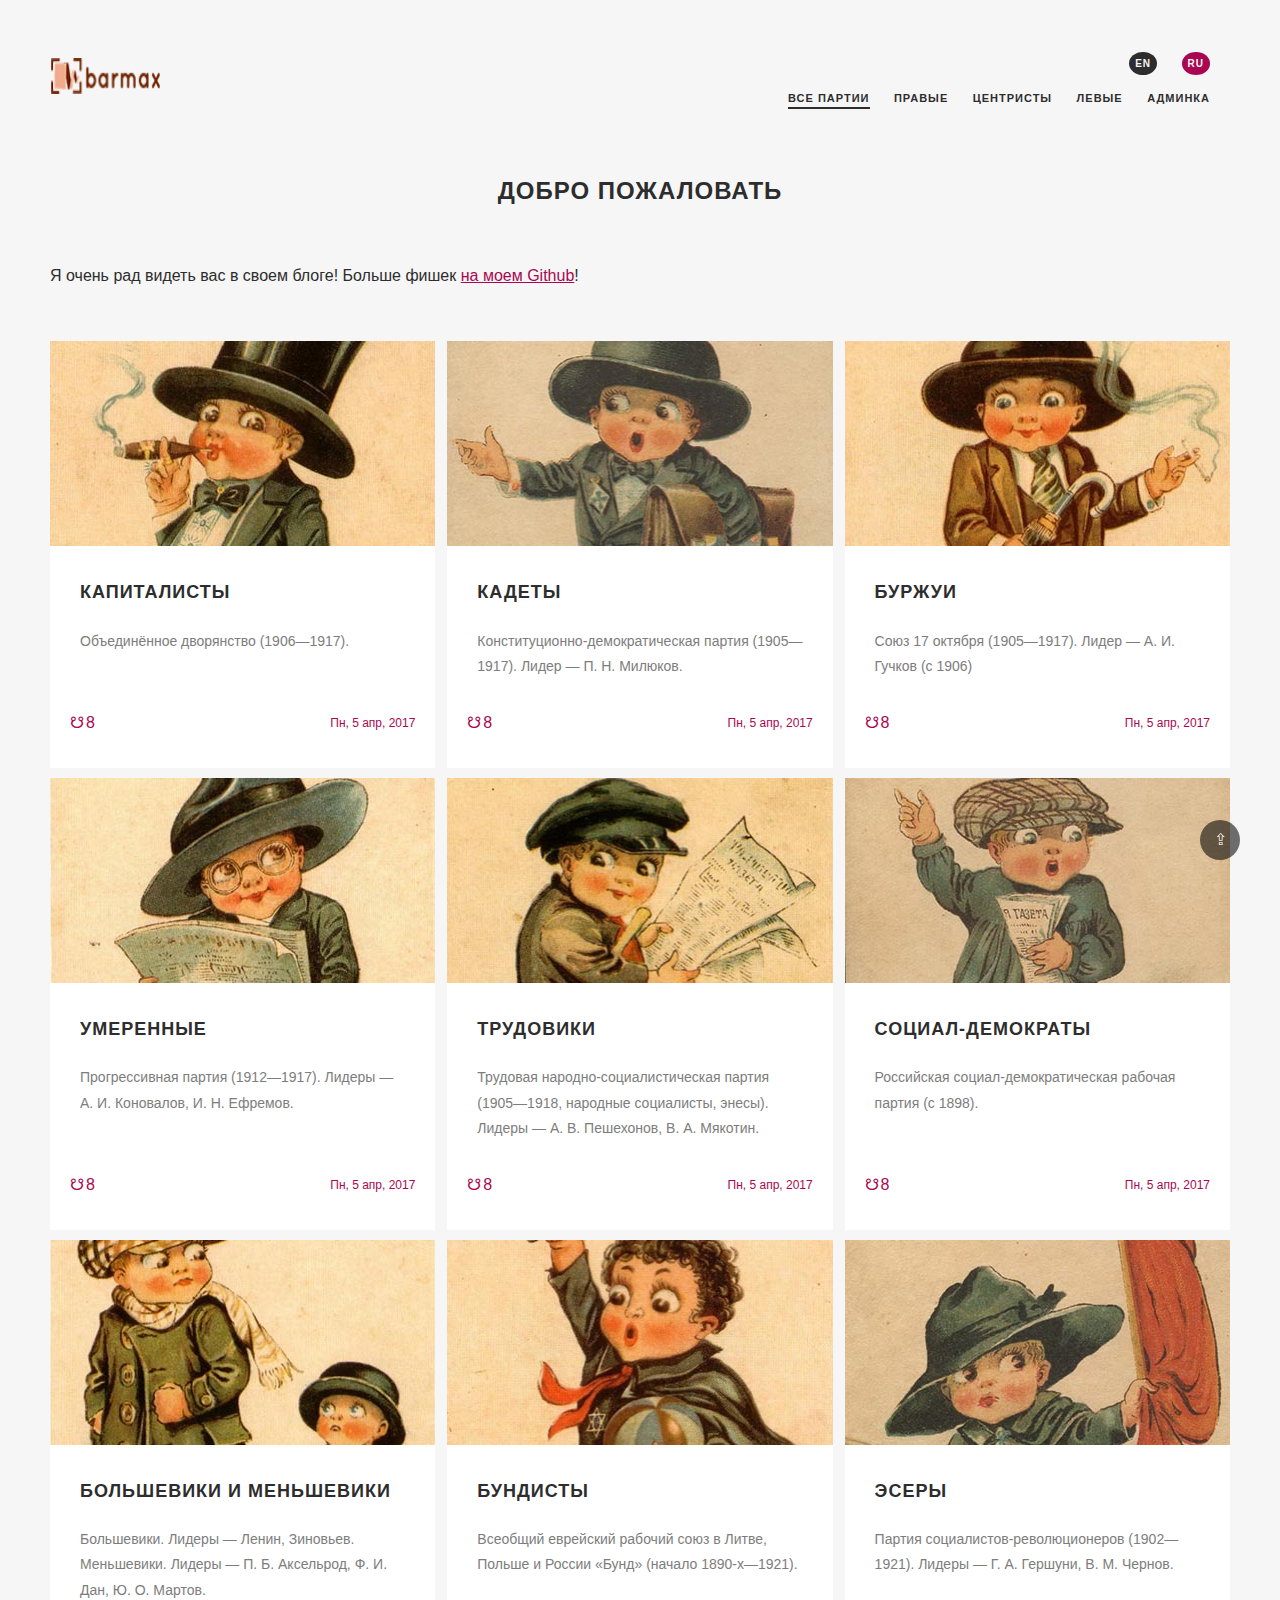
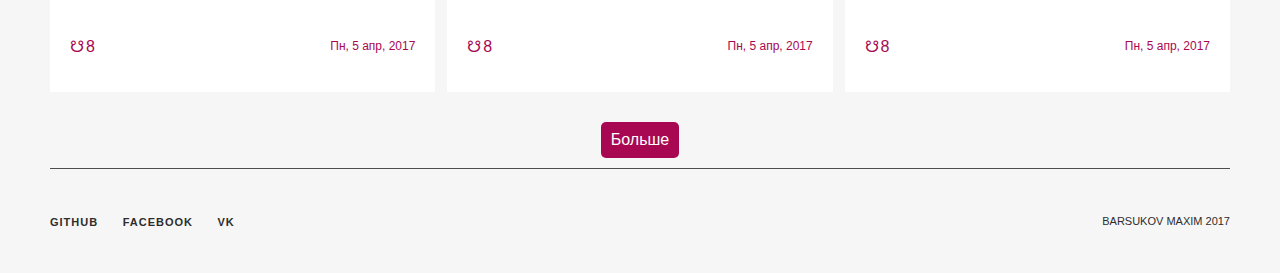
==== commit 1907b5b2: "добавлена админ панель" ====
--- a/index.html
+++ b/index.html
@@ -20,10 +20,11 @@
             </nav>
             <nav role="navigation">
               <ul>
-                <li><a href="#" class="active">привет</a></li>
-                <li><a href="#">привет</a></li>
-                <li><a href="#">привет</a></li>
-                <li><a href="#">привет</a></li>
+                <li><a href="#" class="active">все партии</a></li>
+                <li><a href="404.html">правые</a></li>
+                <li><a href="404.html">центристы</a></li>
+                <li><a href="404.html">левые</a></li>
+                <li><a href="admin/admin.html">админка</a></li>
               </ul>
             </nav>
           </div>
@@ -34,7 +35,7 @@
         Больше фишек <a href="https://github.com/barmax" target="_blank">на моем Github</a>!</p>
         <div class="article-holder">
           <article>
-            <a href="#"><img src="img/slide/capital-slide.jpg" alt="капиталисты" width="385" height="205">
+            <a href="article.html"><img src="img/slide/capital-slide.jpg" alt="капиталисты" width="385" height="205">
             <div class="details">
               <h2>Капиталисты</h2>
               <p>Объединённое дворянство (1906—1917). </p>
@@ -46,7 +47,7 @@
             </a>
           </article>
           <article>
-            <a href="#"><img src="img/slide/kadet-slide.jpg" alt="кадеты" width="385" height="205">
+            <a href="article.html"><img src="img/slide/kadet-slide.jpg" alt="кадеты" width="385" height="205">
             <div class="details">
               <h2>Кадеты</h2>
               <p>Конституционно-демократическая партия (1905—1917). Лидер — П. Н. Милюков.</p>
@@ -58,7 +59,7 @@
             </a>
           </article>
           <article>
-            <a href="#"><img src="img/slide/richman-slide.jpg" alt="буржуи" width="385" height="205">
+            <a href="article.html"><img src="img/slide/richman-slide.jpg" alt="буржуи" width="385" height="205">
             <div class="details">
               <h2>Буржуи</h2>
               <p>Союз 17 октября (1905—1917). Лидер — А. И. Гучков (с 1906)</p>
@@ -70,7 +71,7 @@
             </a>
           </article>
           <article>
-            <a href="#"><img src="img/slide/center-slide.jpg" alt="умеренные" width="385" height="205">
+            <a href="article.html"><img src="img/slide/center-slide.jpg" alt="умеренные" width="385" height="205">
             <div class="details">
               <h2>Умеренные</h2>
               <p>Прогрессивная партия (1912—1917). Лидеры — А. И. Коновалов, И. Н. Ефремов.</p>
@@ -82,7 +83,7 @@
             </a>
           </article>
           <article>
-            <a href="#"><img src="img/slide/trud-slide.jpg" alt="трудовики" width="385" height="205">
+            <a href="article.html"><img src="img/slide/trud-slide.jpg" alt="трудовики" width="385" height="205">
             <div class="details">
               <h2>Трудовики</h2>
               <p>Трудовая народно-социалистическая партия (1905—1918, народные социалисты, энесы). Лидеры — А. В. Пешехонов, В. А. Мякотин.</p>
@@ -120,7 +121,7 @@
             </a>
           </article>
           <article>
-            <a href="#"><img src="img/slide/bund-slide.jpg" alt="бундисты" width="385" height="205">
+            <a href="article.html"><img src="img/slide/bund-slide.jpg" alt="бундисты" width="385" height="205">
             <div class="details">
               <h2>Бундисты</h2>
               <p>Всеобщий еврейский рабочий союз в Литве, Польше и России «Бунд» (начало 1890-х—1921).</p>
@@ -132,7 +133,7 @@
             </a>
           </article>
           <article>
-            <a href="#"><img src="img/slide/sr-slide.jpg" alt="эсеры" width="385" height="205">
+            <a href="article.html"><img src="img/slide/sr-slide.jpg" alt="эсеры" width="385" height="205">
             <div class="details">
               <h2>Эсеры</h2>
               <p>Партия социалистов-революционеров (1902—1921). Лидеры — Г. А. Гершуни, В. М. Чернов.</p>
@@ -160,5 +161,7 @@
 
       </div>
     </div>
+    <script type="text/javascript" src="js/jquery-3.1.1.js"></script>
+    <script type="text/javascript" src="js/main.js"></script>
   </body>
 </html>
--- a/css/style.css
+++ b/css/style.css
@@ -147,40 +147,40 @@
   main h1 {
     text-align: center;
     margin: 30px 0 50px; }
-  main .article-holder {
+  .article-holder {
     display: flex;
     flex-flow: row wrap;
     justify-content: space-between;
     padding: 10px 0;
     margin: 30px 0 0 0; }
-    main .article-holder article {
+    .article-holder article {
       background-color: #fff;
       margin: 10px 0 0 0;
       flex-basis: calc(33% - 4px); }
-      main .article-holder article a {
+      .article-holder article a {
         text-decoration: none;
         display: flex;
         flex-direction: column;
         height: 100%; }
-      main .article-holder article .details {
+      .article-holder article .details {
         padding: 30px;
         box-sizing: border-box;
         font-size: 14px;
         color: #7d7d7d;
         flex-grow: 1; }
-      main .article-holder article h2 {
+      .article-holder article h2 {
         font-weight: 400px;
         font-size: 18px;
         color: #2d2d2d; }
-      main .article-holder article img {
+      .article-holder article img {
         width: 100%;
         height: auto;
         opacity: 1s;
         transition: .3s; }
-      main .article-holder article:hover img {
+      .article-holder article:hover img {
         opacity: .75;
         transition: .3s; }
-      main .article-holder article .secondary {
+      .article-holder article .secondary {
         display: flex;
         flex-direction: row;
         align-items: center;
@@ -188,20 +188,20 @@
         padding: 0 20px 30px;
         box-sizing: border-box;
         font-size: 12px; }
-        main .article-holder article .secondary:after {
+        .article-holder article .secondary .views:after {
           display: block;
           position: absolute;
-          content: '|';
+          content: '☋';
           top: 0;
           left: 0; }
 
 .views {
   font-size: 16px;
-  font-weight: 600;
+  font-weight: 400;
   display: block;
   position: relative;
   padding: 0 0 0 16px; }
-  .views .more {
+  .more {
     margin: 20px auto 10px;
     background-color: #a80851;
     color: #fff;
@@ -210,7 +210,7 @@
     transition: .2s;
     cursor: pointer;
     display: table; }
-    .views .more:hover {
+    .more:hover {
       background-color: #e889b4;
       transition: .2s; }
 
@@ -258,7 +258,7 @@
     opacity: 1;
     transition: .3s; }
   .scrolltop:after {
-    content: "|";
+    content: "⇪";
     width: 100%;
     text-align: center;
     line-height: 40px;
@@ -359,58 +359,65 @@
       top: 0;
       left: 0; }
 
-@media (max-width: 800px) {
-  header {
-    display: block;
-    padding: 10px 0 0; }
-    header nav ul {
-      display: flex;
-      flex-direction: column; }
-    header nav#languange {
-      margin: 20px 0 10px;
-      flex-direction: row; }
-    header ul li {
-      margin: 0 20px 20px 0; }
-
-  main h1 {
-    margin: 20px 0 30px; }
-
-  .article-holder {
-    margin: 20px 0 0; }
-    .article-holder article {
-      flex-basis: calc(50%-5px); }
-
-  .scrolltop {
-    bottom: 20px;
-    right: 20px; }
-
-  .wrapper article {
-    display: block;
-    margin: 0 0 20px 0; }
-
-  .wrapper {
-    flex-direction: column; }
-    .wrapper article {
-      display: block;
-      margin: 0 0 20px; }
-    .wrapper aside, .wrapper article {
-      max-width: 100%;
-      width: 100%; }
-    .wrapper aside img {
-      width: 50px;
-      border-radius: 50%;
-      margin-left: 10px; }
-    .wrapper aside a {
-      display: flex;
-      flex-direction: row;
-      align-items: center;
-      margin: 0 0 10px; } }
-@media (max-width: 600px) {
-  .article-holder article {
-    flex-basis: 100%; }
-
-  .scrolltop {
-    bottom: 10px;
-    right: 10px; } }
+      @media (max-width: 800px) {
+
+          header {
+              display: block;
+              padding: 10px 0 0 0;
+          }
+          header nav#language {
+              margin: 20px 0 10px;
+              flex-direction: row;
+          }
+          header ul li {
+              margin: 0 20px 20px 0;
+          }
+          main h1 {
+              margin: 20px 0 30px;
+          }
+          .article-holder {
+              margin: 20px 0 0 0;
+          }
+          .article-holder article {
+              flex-basis: calc(50% - 5px);
+          }
+          .scrolltop {
+              bottom: 20px;
+              right: 20px;
+          }
+          .wrapper article {
+              display: block;
+              margin: 0 0 20px 0;
+          }
+          .wrapper {
+              flex-direction: column;
+          }
+          .wrapper aside, .article-wrapper article {
+              max-width: 100%;
+              width: 100%;
+          }
+          .wrapper aside img {
+              width: 50px;
+              border-radius: 50%;
+              margin-left: 10px;
+          }
+          .wrapper aside a {
+              display: flex;
+              flex-direction: row;
+              align-items: center;
+              margin: 0 0 10px 0;
+          }
+      }
+
+      @media (max-width: 600px) {
+
+          .article-holder article {
+              flex-basis: 100%;
+          }
+          .scrolltop {
+              bottom: 10px;
+              right: 10px;
+          }
+      }
 
 /*# sourceMappingURL=style.css.map */
